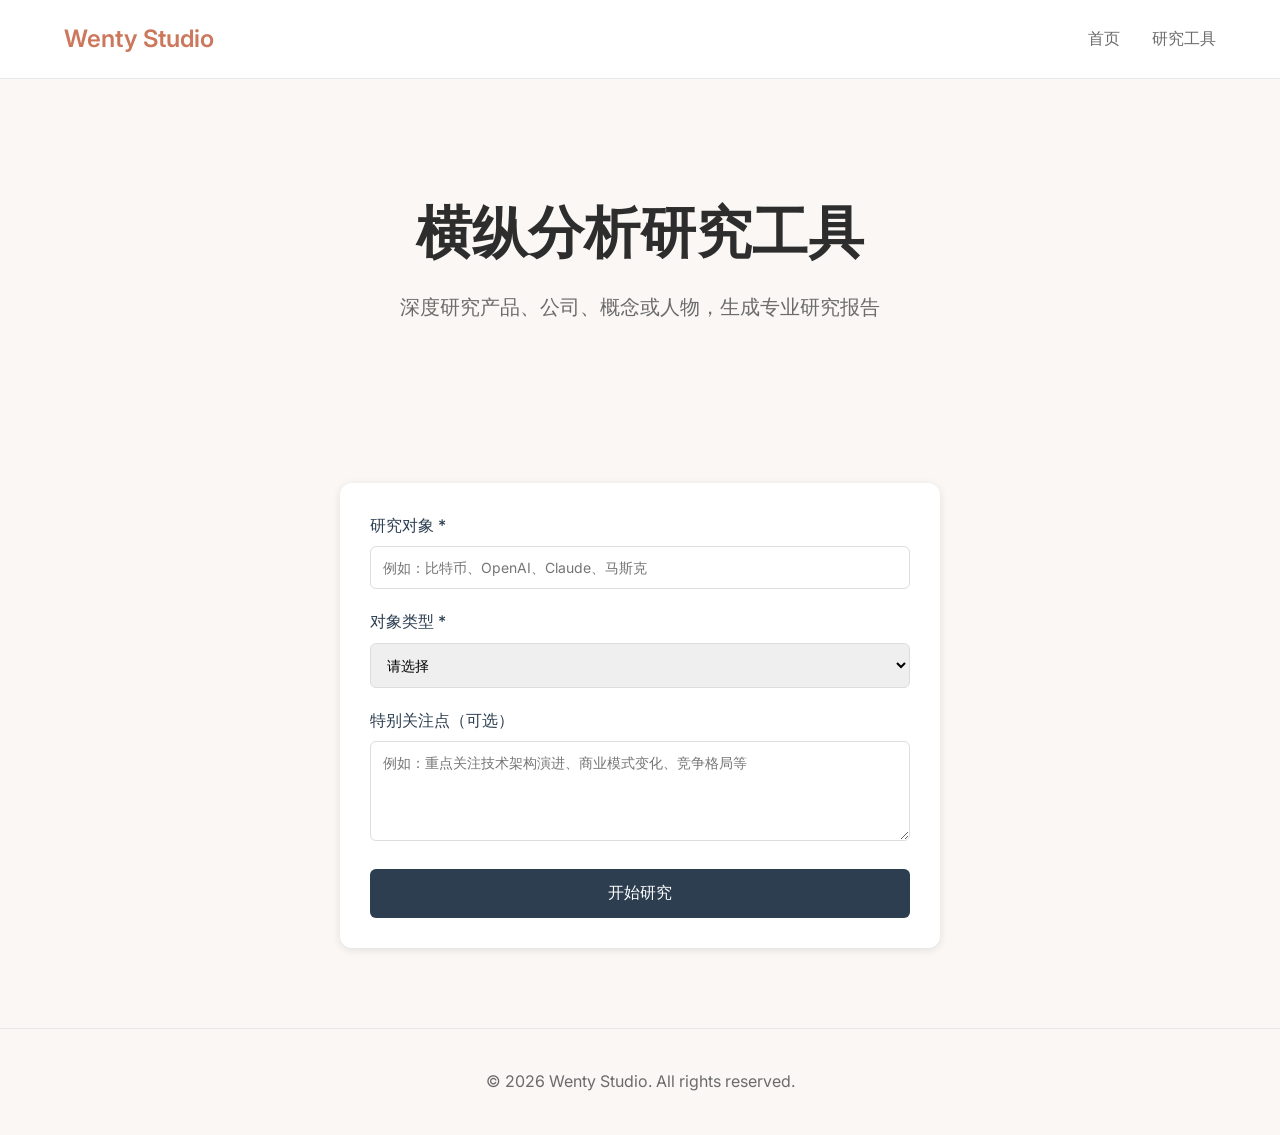
==== research.html @ 027887b2 "添加横纵分析研究工具到网站首页 在首页工具展示区新增第三个工具卡片，提供横纵分析研究功能入口。  Co-Authored-By: Claude Opus 4.7 (1M context) <norep" ====
<!DOCTYPE html>
<html lang="zh-CN">
<head>
    <meta charset="UTF-8">
    <meta name="viewport" content="width=device-width, initial-scale=1.0">
    <title>横纵分析研究工具 - Wenty Studio</title>
    <link rel="stylesheet" href="styles.css">
    <style>
        .research-form {
            max-width: 600px;
            margin: 40px auto;
            padding: 30px;
            background: white;
            border-radius: 12px;
            box-shadow: 0 2px 8px rgba(0,0,0,0.1);
        }
        .form-group {
            margin-bottom: 20px;
        }
        .form-group label {
            display: block;
            margin-bottom: 8px;
            font-weight: 500;
            color: #2c3e50;
        }
        .form-group input,
        .form-group select,
        .form-group textarea {
            width: 100%;
            padding: 12px;
            border: 1px solid #ddd;
            border-radius: 6px;
            font-size: 14px;
            font-family: inherit;
        }
        .form-group textarea {
            min-height: 100px;
            resize: vertical;
        }
        .submit-btn {
            width: 100%;
            padding: 14px;
            background: #2c3e50;
            color: white;
            border: none;
            border-radius: 6px;
            font-size: 16px;
            font-weight: 500;
            cursor: pointer;
            transition: background 0.3s;
        }
        .submit-btn:hover {
            background: #34495e;
        }
        .submit-btn:disabled {
            background: #95a5a6;
            cursor: not-allowed;
        }
        .status-message {
            margin-top: 20px;
            padding: 15px;
            border-radius: 6px;
            display: none;
        }
        .status-message.success {
            background: #d4edda;
            color: #155724;
            border: 1px solid #c3e6cb;
        }
        .status-message.error {
            background: #f8d7da;
            color: #721c24;
            border: 1px solid #f5c6cb;
        }
        .status-message.info {
            background: #d1ecf1;
            color: #0c5460;
            border: 1px solid #bee5eb;
        }
    </style>
</head>
<body>
    <!-- 导航栏 -->
    <nav class="navbar">
        <div class="container">
            <div class="logo">Wenty Studio</div>
            <div class="nav-links">
                <a href="index.html">首页</a>
                <a href="research.html">研究工具</a>
            </div>
        </div>
    </nav>

    <!-- 研究表单 -->
    <section class="hero">
        <div class="container">
            <h1>横纵分析研究工具</h1>
            <p class="subtitle">深度研究产品、公司、概念或人物，生成专业研究报告</p>
        </div>
    </section>

    <section style="padding: 40px 0;">
        <div class="container">
            <form class="research-form" id="researchForm">
                <div class="form-group">
                    <label for="subject">研究对象 *</label>
                    <input
                        type="text"
                        id="subject"
                        name="subject"
                        placeholder="例如：比特币、OpenAI、Claude、马斯克"
                        required
                    >
                </div>

                <div class="form-group">
                    <label for="type">对象类型 *</label>
                    <select id="type" name="type" required>
                        <option value="">请选择</option>
                        <option value="product">产品</option>
                        <option value="company">公司</option>
                        <option value="concept">概念</option>
                        <option value="person">人物</option>
                        <option value="other">其他</option>
                    </select>
                </div>

                <div class="form-group">
                    <label for="focus">特别关注点（可选）</label>
                    <textarea
                        id="focus"
                        name="focus"
                        placeholder="例如：重点关注技术架构演进、商业模式变化、竞争格局等"
                    ></textarea>
                </div>

                <button type="submit" class="submit-btn" id="submitBtn">
                    开始研究
                </button>

                <div class="status-message" id="statusMessage"></div>
            </form>
        </div>
    </section>

    <!-- 页脚 -->
    <footer class="footer">
        <div class="container">
            <p>&copy; 2026 Wenty Studio. All rights reserved.</p>
        </div>
    </footer>

    <script>
        const form = document.getElementById('researchForm');
        const submitBtn = document.getElementById('submitBtn');
        const statusMessage = document.getElementById('statusMessage');

        form.addEventListener('submit', async (e) => {
            e.preventDefault();

            const subject = document.getElementById('subject').value;
            const type = document.getElementById('type').value;
            const focus = document.getElementById('focus').value;

            // 禁用按钮
            submitBtn.disabled = true;
            submitBtn.textContent = '正在提交...';

            // 显示提交中状态
            showStatus('info', '正在提交研究任务...');

            try {
                // 调用后端 API
                const response = await fetch('http://localhost:5001/api/research', {
                    method: 'POST',
                    headers: {
                        'Content-Type': 'application/json',
                    },
                    body: JSON.stringify({
                        subject,
                        type,
                        focus: focus || undefined
                    })
                });

                const data = await response.json();

                if (response.ok) {
                    showStatus('success',
                        `研究任务已提交！任务ID: ${data.task_id}<br>` +
                        `预计需要 3-5 分钟完成，完成后将自动发送到您的飞书 reading here 文件夹。`
                    );
                    form.reset();
                } else {
                    showStatus('error', `提交失败: ${data.error || '未知错误'}`);
                }
            } catch (error) {
                showStatus('error', `网络错误: ${error.message}`);
            } finally {
                submitBtn.disabled = false;
                submitBtn.textContent = '开始研究';
            }
        });

        function showStatus(type, message) {
            statusMessage.className = `status-message ${type}`;
            statusMessage.innerHTML = message;
            statusMessage.style.display = 'block';
        }
    </script>
</body>
</html>
---- styles.css ----
/* 引入字体 */
@import url('https://fonts.googleapis.com/css2?family=Inter:wght@400;500;600;700&display=swap');

/* Anthropic 风格配色 */
:root {
    --cream: #FAF7F5;
    --warm-brown: #CC785C;
    --dark-brown: #8B5A3C;
    --text-primary: #2D2D2D;
    --text-secondary: #6B6B6B;
    --white: #FFFFFF;
    --light-gray: #F5F5F5;
    --border-color: #E8E8E8;
}

* {
    margin: 0;
    padding: 0;
    box-sizing: border-box;
}

body {
    font-family: 'Inter', -apple-system, BlinkMacSystemFont, 'Segoe UI', 'Roboto', 'Helvetica', 'Arial', sans-serif;
    background-color: var(--cream);
    color: var(--text-primary);
    line-height: 1.6;
    font-feature-settings: 'liga' 1, 'calt' 1;
    -webkit-font-smoothing: antialiased;
    -moz-osx-font-smoothing: grayscale;
}

.container {
    max-width: 1200px;
    margin: 0 auto;
    padding: 0 24px;
}

/* 导航栏 */
.navbar {
    background-color: var(--white);
    border-bottom: 1px solid var(--border-color);
    padding: 20px 0;
    position: sticky;
    top: 0;
    z-index: 100;
}

.navbar .container {
    display: flex;
    justify-content: space-between;
    align-items: center;
}

.logo {
    font-size: 24px;
    font-weight: 600;
    color: var(--warm-brown);
}

.nav-links {
    display: flex;
    gap: 32px;
}

.nav-links a {
    color: var(--text-secondary);
    text-decoration: none;
    font-weight: 500;
    transition: color 0.3s;
}

.nav-links a:hover {
    color: var(--warm-brown);
}

/* 首页横幅 */
.hero {
    padding: 120px 0 80px;
    text-align: center;
}

.hero h1 {
    font-size: 56px;
    font-weight: 700;
    color: var(--text-primary);
    margin-bottom: 24px;
    line-height: 1.2;
}

.subtitle {
    font-size: 20px;
    color: var(--text-secondary);
    max-width: 600px;
    margin: 0 auto;
}

/* 工具展示区 */
.tools-section {
    padding: 80px 0;
    background-color: var(--white);
}

.section-title {
    font-size: 40px;
    font-weight: 700;
    text-align: center;
    margin-bottom: 60px;
    color: var(--text-primary);
}

.tools-grid {
    display: grid;
    grid-template-columns: repeat(auto-fit, minmax(400px, 1fr));
    gap: 32px;
    max-width: 1000px;
    margin: 0 auto;
}

.tool-card {
    background: var(--cream);
    border-radius: 16px;
    padding: 40px;
    position: relative;
    transition: transform 0.3s, box-shadow 0.3s;
}

.tool-card:hover {
    transform: translateY(-4px);
    box-shadow: 0 12px 24px rgba(0, 0, 0, 0.08);
}

.tool-card.featured {
    border: 2px solid var(--warm-brown);
}

.badge {
    position: absolute;
    top: 20px;
    right: 20px;
    background: var(--warm-brown);
    color: var(--white);
    padding: 6px 12px;
    border-radius: 20px;
    font-size: 12px;
    font-weight: 600;
}

.tool-icon {
    font-size: 48px;
    margin-bottom: 20px;
}

.tool-card h3 {
    font-size: 24px;
    font-weight: 600;
    margin-bottom: 16px;
    color: var(--text-primary);
}

.tool-card p {
    color: var(--text-secondary);
    margin-bottom: 24px;
    line-height: 1.7;
}

.feature-list {
    list-style: none;
    margin-bottom: 32px;
}

.feature-list li {
    padding: 8px 0;
    color: var(--text-secondary);
    position: relative;
    padding-left: 24px;
}

.feature-list li:before {
    content: "✓";
    position: absolute;
    left: 0;
    color: var(--warm-brown);
    font-weight: bold;
}

/* 按钮 */
.btn {
    display: inline-block;
    padding: 14px 32px;
    border-radius: 8px;
    text-decoration: none;
    font-weight: 600;
    transition: all 0.3s;
    border: none;
    cursor: pointer;
}

.btn-primary {
    background-color: var(--warm-brown);
    color: var(--white);
}

.btn-primary:hover {
    background-color: var(--dark-brown);
    transform: translateY(-2px);
    box-shadow: 0 4px 12px rgba(204, 120, 92, 0.3);
}

/* 学习资源区 */
.resources-section {
    padding: 80px 0;
    background-color: var(--cream);
}

.section-description {
    text-align: center;
    color: var(--text-secondary);
    font-size: 18px;
    margin-bottom: 48px;
}

.resources-grid {
    display: grid;
    grid-template-columns: repeat(auto-fit, minmax(300px, 1fr));
    gap: 24px;
    max-width: 1000px;
    margin: 0 auto;
}

.resource-card {
    background: var(--white);
    border-radius: 12px;
    padding: 32px;
    transition: transform 0.3s;
}

.resource-card:hover {
    transform: translateY(-4px);
}

.resource-card h3 {
    font-size: 20px;
    margin-bottom: 12px;
    color: var(--text-primary);
}

.resource-card p {
    color: var(--text-secondary);
    margin-bottom: 16px;
}

.link {
    color: var(--warm-brown);
    text-decoration: none;
    font-weight: 600;
    transition: color 0.3s;
}

.link:hover {
    color: var(--dark-brown);
}

/* 联系我们区 */
.contact-section {
    padding: 80px 0;
    background-color: var(--white);
}

.contact-info {
    display: flex;
    justify-content: center;
    gap: 80px;
    margin-top: 48px;
    flex-wrap: wrap;
}

.contact-item {
    text-align: center;
    max-width: 300px;
}

.contact-icon {
    font-size: 48px;
    margin-bottom: 16px;
}

.contact-item h3 {
    font-size: 20px;
    margin-bottom: 8px;
    color: var(--text-primary);
}

.contact-item p {
    color: var(--text-secondary);
}

/* 页脚 */
.footer {
    background-color: var(--cream);
    padding: 40px 0;
    text-align: center;
    border-top: 1px solid var(--border-color);
}

.footer p {
    color: var(--text-secondary);
}

/* 响应式设计 */
@media (max-width: 768px) {
    .hero h1 {
        font-size: 36px;
    }

    .tools-grid {
        grid-template-columns: 1fr;
    }

    .nav-links {
        gap: 16px;
    }

    .contact-info {
        flex-direction: column;
        gap: 40px;
    }
}
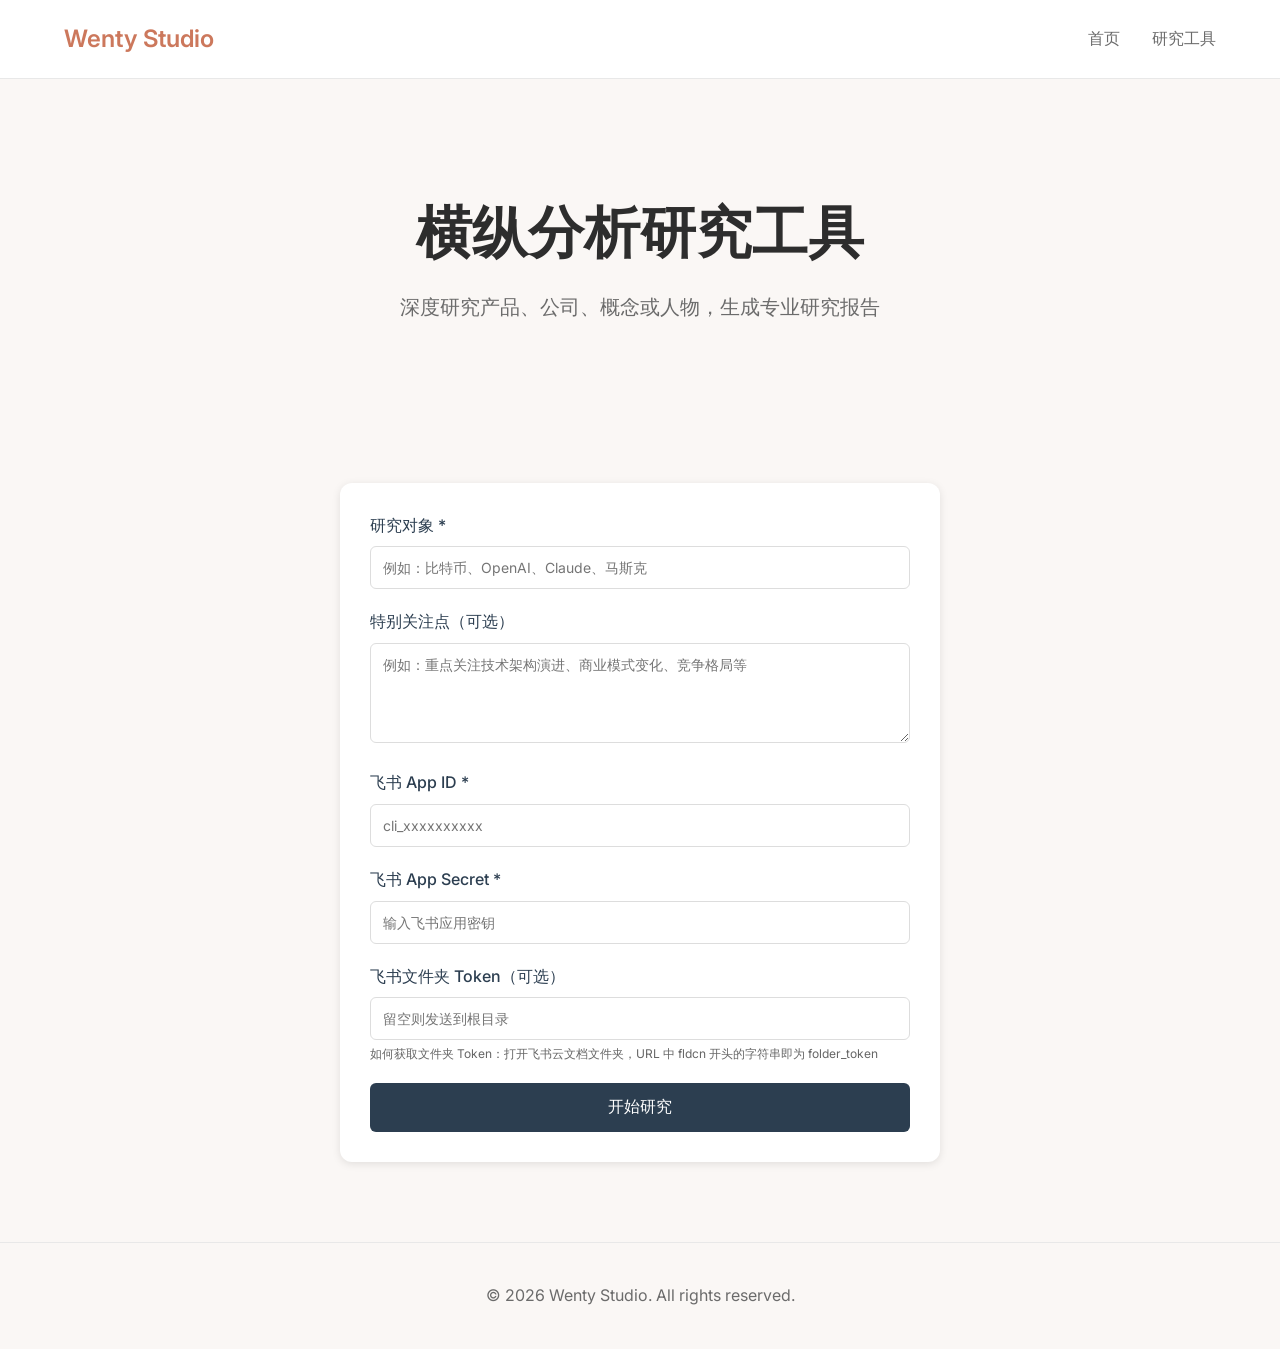
==== commit 4c5a95a1: "更新研究工具表单：移除对象类型，添加飞书配置 - 移除"对象类型"下拉选择框 - 添加飞书 App ID、App Secret、Folder Token 配置项 - 更新后端 API 接收飞书配置参数" ====
--- a/research.html
+++ b/research.html
@@ -114,18 +114,6 @@
                 </div>
 
                 <div class="form-group">
-                    <label for="type">对象类型 *</label>
-                    <select id="type" name="type" required>
-                        <option value="">请选择</option>
-                        <option value="product">产品</option>
-                        <option value="company">公司</option>
-                        <option value="concept">概念</option>
-                        <option value="person">人物</option>
-                        <option value="other">其他</option>
-                    </select>
-                </div>
-
-                <div class="form-group">
                     <label for="focus">特别关注点（可选）</label>
                     <textarea
                         id="focus"
@@ -134,6 +122,41 @@
                     ></textarea>
                 </div>
 
+                <div class="form-group">
+                    <label for="feishu_app_id">飞书 App ID *</label>
+                    <input
+                        type="text"
+                        id="feishu_app_id"
+                        name="feishu_app_id"
+                        placeholder="cli_xxxxxxxxxx"
+                        required
+                    >
+                </div>
+
+                <div class="form-group">
+                    <label for="feishu_app_secret">飞书 App Secret *</label>
+                    <input
+                        type="password"
+                        id="feishu_app_secret"
+                        name="feishu_app_secret"
+                        placeholder="输入飞书应用密钥"
+                        required
+                    >
+                </div>
+
+                <div class="form-group">
+                    <label for="feishu_folder_token">飞书文件夹 Token（可选）</label>
+                    <input
+                        type="text"
+                        id="feishu_folder_token"
+                        name="feishu_folder_token"
+                        placeholder="留空则发送到根目录"
+                    >
+                    <small style="color: #666; font-size: 12px; margin-top: 4px; display: block;">
+                        如何获取文件夹 Token：打开飞书云文档文件夹，URL 中 fldcn 开头的字符串即为 folder_token
+                    </small>
+                </div>
+
                 <button type="submit" class="submit-btn" id="submitBtn">
                     开始研究
                 </button>
@@ -159,8 +182,10 @@
             e.preventDefault();
 
             const subject = document.getElementById('subject').value;
-            const type = document.getElementById('type').value;
             const focus = document.getElementById('focus').value;
+            const feishu_app_id = document.getElementById('feishu_app_id').value;
+            const feishu_app_secret = document.getElementById('feishu_app_secret').value;
+            const feishu_folder_token = document.getElementById('feishu_folder_token').value;
 
             // 禁用按钮
             submitBtn.disabled = true;
@@ -178,8 +203,10 @@
                     },
                     body: JSON.stringify({
                         subject,
-                        type,
-                        focus: focus || undefined
+                        focus: focus || undefined,
+                        feishu_app_id,
+                        feishu_app_secret,
+                        feishu_folder_token: feishu_folder_token || undefined
                     })
                 });
 
@@ -188,7 +215,7 @@
                 if (response.ok) {
                     showStatus('success',
                         `研究任务已提交！任务ID: ${data.task_id}<br>` +
-                        `预计需要 3-5 分钟完成，完成后将自动发送到您的飞书 reading here 文件夹。`
+                        `预计需要 10-20 分钟完成，完成后将自动发送到您的飞书文件夹。`
                     );
                     form.reset();
                 } else {
